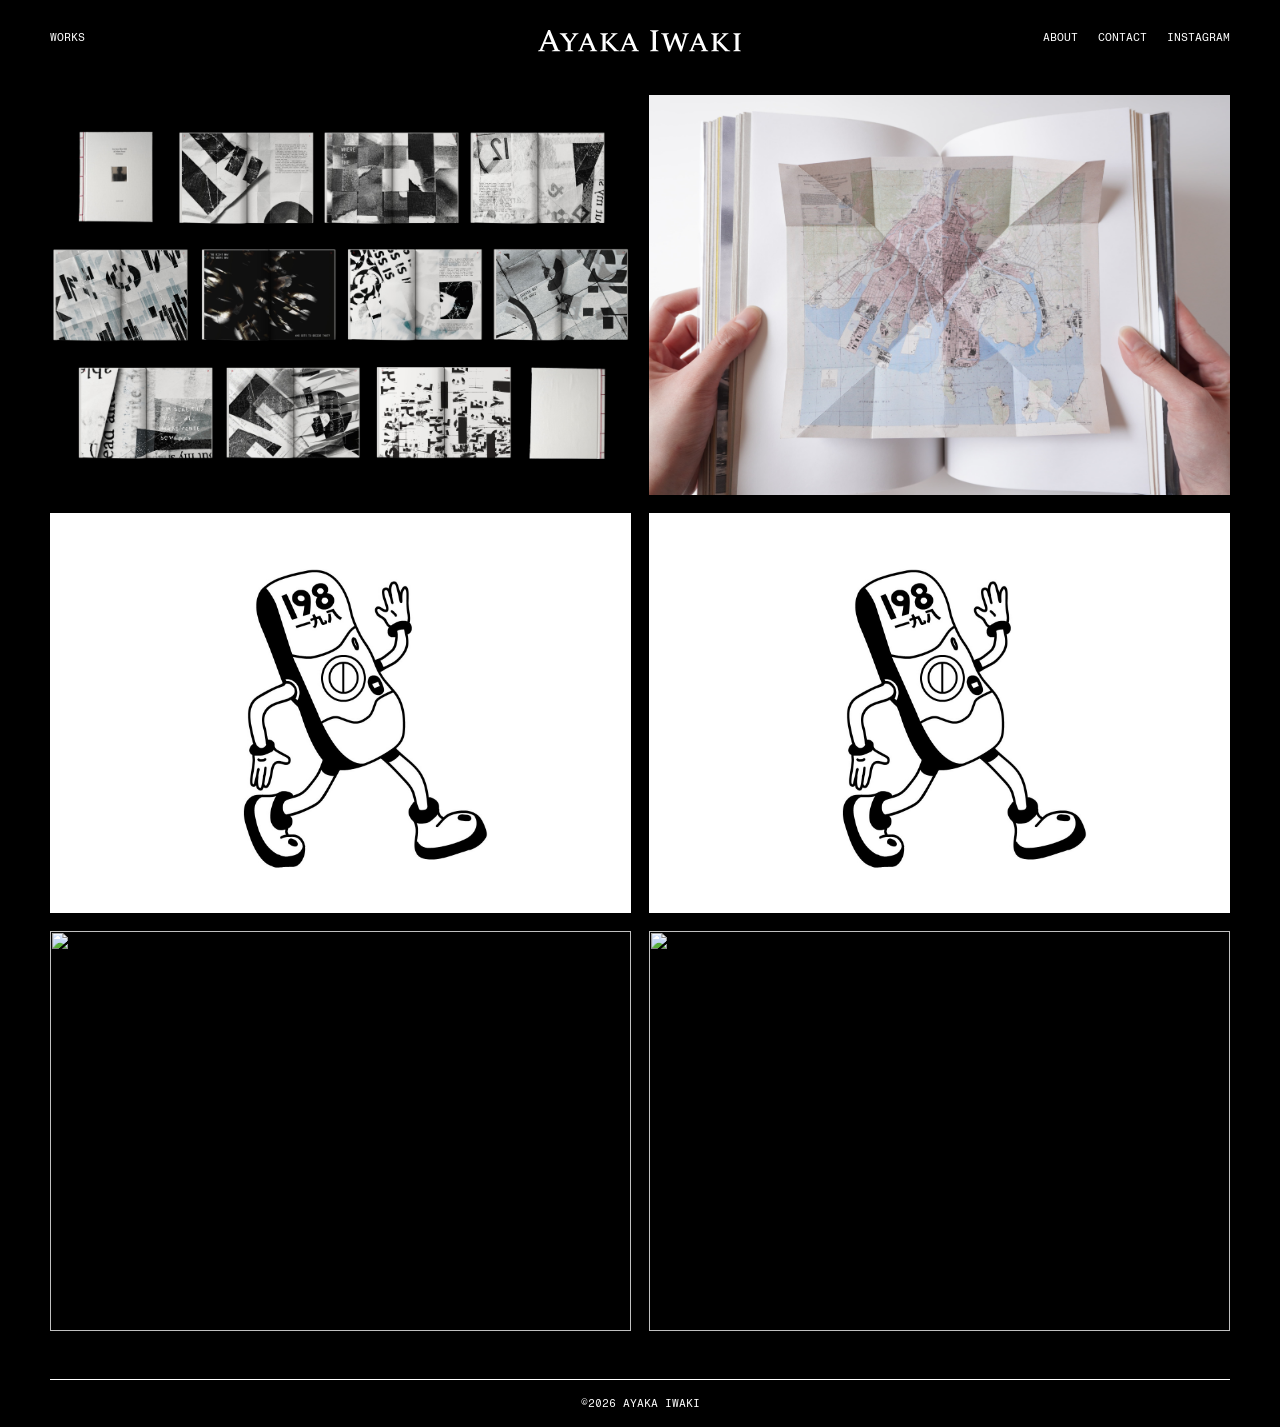
==== html/index.html @ 37a89077 "feb 1 created repository" ====
<!DOCTYPE html>
<html lang="en">
<head>
    <meta charset="UTF-8">
    <meta name="viewport" content="width=device-width>, initial-scale=1.0">
    <title>Homepage</title>
    <link rel="stylesheet" href="../myCSS/styles.css">
    <script src="script.js" defer></script>

    <!-- ☀️ GOOGLE FONTS ☀️ -->
     <link rel="preconnect" href="https://fonts.googleapis.com">
    <link rel="preconnect" href="https://fonts.gstatic.com" crossorigin>
    <link href="https://fonts.googleapis.com/css2?family=Fragment+Mono:ital@0;1&family
    =Geist+Mono:wght@100..900&family=Inter:ital,opsz,wght@0,14..32,100..900;1,14..32,100..900&display=swap" rel="stylesheet">
    <link rel="preconnect" href="https://fonts.googleapis.com">
    <link rel="preconnect" href="https://fonts.gstatic.com" crossorigin>
    <link href="https://fonts.googleapis.com/css2?family=Noto+Serif+JP:wght@200..900&display=swap" rel="stylesheet">

</head>


<body>

    <!--Desktop Navigation-->
  <nav class="nav">
    <div class="navcontainer">
        <a href="../html/Project1.html" class="works">WORKS</a>
    <a class="icon">
        <img src="../images/Ayaka Iwaki.svg" alt="Portfolio Icon">
    </a>
    <div class="navright">
        <a href="../html/about.html">ABOUT</a>
        <a>CONTACT</a>
        <a>INSTAGRAM</a>
    </div>

    <!--burger button-->
    <button class="diamond" id="open-sidebar-button" onclick="openSidebar()">
        <img class="spinn" src="../images/diamond.svg">
    </button>

    </div>
  </nav>


  <div class="space">
  </div>



  <!--Mobile Navigation-->
  <div id="navbar" class="navi">

    <button id="close-sidebar-button" onclick="closeSidebar()">
                <img class="close" src="../images/icons/Close.svg">
    </button>
    
    <ul class="burgercontainer">
        <li class="burgertext">
            <a href="../html/index.html">
                WORK
            </a>
        </li>
        <li class="burgertext">
            <a href="../html/about.html">
                ABOUT
            </a>
        </li>

        <li class="burgertext">
            <a>
                CONTACT
            </a>
        </li>

        <div class="socialcontainer">
                <a href="https://www.instagram.com/ayakaiwaki5/?hl=en">
                <img class="iconsvg" src="../images/icons/Instagram.svg">
                </a>
                <a href="https://www.linkedin.com/in/ayaka-iwaki-6b40132b3/">
                <img class="iconsvg" src="../images/icons/Linkeden.svg">
                </a>
        </div>
    </ul>
  </div>




  <!--Grid-->
    <div class="grid">


        <div class="gridcontent">
            <a class="gridlink"  href="../html/Designprocess.html">
            <div class="imgcontainer">
                <img src="../images/Design Process/DP0.jpg">
            </div>
            <p class="projectname">Design Process Book</p>
            </a>
        </div>


        <div class="gridcontent">
            <a class="gridlink" href="../html/Type2book.html">
            <div class="imgcontainer">
                <img src="../images/Type2book/T2.jpg">
            </div>
            <p class="projectname">Type2 Book</p>
            </a>
        </div>
        
        <div class="gridcontent">
            <a class="gridlink" href="../html/198.html">
            <div class="imgcontainer">
                <img src="../images/198test.jpg">
            </div>
            <p class="projectname">Motion Graphics</p>
            </a>
        </div>

        <div class="gridcontent">
            <a class="gridlink" href="../html/9PM.html">
            <div class="imgcontainer">
                <img src="../images/198test.jpg">
            </div>
            <p class="projectname">9PM Identity Project</p>
            </a>
        </div>



        
        <div class="gridcontent">
            <div class="imgcontainer">
                <img src="..//images/Test images/Screenshot 2025-12-25 at 10.16.23.png">
            </div>
            <p class="projectname">Motion Graphics</p>
        </div>
        <div class="gridcontent">
            <div class="imgcontainer">
                <img src="..//images/Test images/Screenshot 2025-12-25 at 10.16.23.png">
            </div>
            <p class="projectname">Motion Graphics</p>
        </div>
    </div>

    <div class="footer">
    <div class="footerline"></div>
    ©2026 AYAKA IWAKI
</div>


    
    
</body>
</html>
---- myCSS/styles.css ----
/*  "Fragment Mono", monospace "Roboto Flex", sans-serif; "Noto Serif JP", serif; */

* {
    scroll-behavior: smooth;
    box-sizing: border-box;
    margin: 0;
    padding: 0;
}

body {
    background-color: black;
    margin: 0%;
    color: white;
    min-height: 100vh;
}

/* ⭐️⭐️⭐️⭐️⭐️⭐️⭐️ HOME PAGE ⭐️⭐️⭐️⭐️⭐️⭐️⭐️ */
/*  Navigation */

.nav {
    /* 
    background-color: rgba(0, 0, 0, 0.2);
    backdrop-filter: blur(20px);
    */
    position: fixed;
    width: 100%;
    z-index: 2;
}

.navcontainer {
    display: grid;
    grid-template-columns: 1fr 1fr 1fr;
    justify-content: space-between;
    font-family: "Fragment Mono", monospace;
    font-size: 0.7rem;
    padding-top: 30px;
    padding-bottom: 25px;
    padding-left: 50px;
    padding-right: 50px;
}

.iconnav {
    width: 15px;
}

@media (max-width: 700px){
    .navcontainer {
    display: grid;
    grid-template-columns: 1fr 1fr;
    justify-content: space-between;
    font-family: "Fragment Mono", monospace;
    font-size: 0.7rem;
    padding-top: 22px;
    padding-bottom: 22px;
    padding-left: 30px;
    padding-right: 30px;
}
}

.nav a {
    padding: 0;
    margin: 0;
    text-decoration: none;
    color: white;
}

@media (max-width: 700px) {
    .works {
        display: none;
    }
}

.icon {
    text-align: center;
}

@media (max-width: 700px){
    .icon {
        text-align: left;
    }
}

@media (max-width: 700px){
    .icon img {
        width: 9rem;
        height: auto;
    }
}

.navright {
    display: flex;
    justify-content: right;
    column-gap: 20px;
}

@media (max-width: 700px) {
    .navright {
        display: none;
    }
}

/**/

.diamond {
    text-align: right;
}

.spinn {
    animation: spin 3s linear infinite;
}

@keyframes spin {
    from {
        transform: rotate(0deg);
    }
    to{
        transform: rotate(360deg);

    }
}

@media (min-width: 700px) {
    .diamond {
        display: none;
    }
    .spinn {
    animation: spin 3s linear infinite;
}
}


/* Space between navigation and content */
.space {
    height: 95px;
}

@media (max-width: 700px){
    .space {
        height: 70px;
    }
}


/*  Pop up navigation */

button {
    all:unset
}



@media (min-width:700px){
    .navi{
        display: none;
    }
}


@media (max-width: 700px){
    .navi {
        position: fixed;
        background-color: rgba(0, 0, 0, 0.507);
        backdrop-filter: blur(9px);
        top: 0;
        right: -100%;
        height: 100vh;
        width: 100%;
        transition: right 1s cubic-bezier(.78,-0.01,.46,1.01);
        z-index: 99;
        padding-left: 30px;
        padding-right: 30px;
        padding-top: 22px;
    }
    
    .navi.show {
        right: 0;
    }

    .burgertext {
        font-family: "Fragment Mono", monospace;
        font-size: 1.5rem;
        color: white;

    }

    .burgertext a {
        text-decoration: none;
        color: white;
    }

    .navi ul {
        height: 100%;
        list-style: none;
        display: flex;
        flex-direction: column;
        align-items: center;
        padding: 40%;
        gap: 40px;
    }

}

.socialcontainer {
    display: grid;
    grid-template-columns: 1fr 1fr;
    gap: 30px;
    margin-top: 50px;
}

.iconsvg {
    width: 30px;
}

.close {
    width: 20px;
}





/* Grid Below */

.grid {
    display: grid;
    grid-template-columns: 1fr 1fr;
    gap: 18px;
    padding-left: 50px;
    padding-right: 50px;
    margin-bottom: 3rem;
}

.gridlink {
    text-decoration: none;
    color: white;
    
}


@media (max-width: 700px){
    .grid {
        padding-left: 30px;
        padding-right: 30px;
        grid-template-columns: 1fr;
    }
}


.gridcontent {
    font-family: "Roboto Flex", sans-serif;
    font-weight: lighter;
    font-size: 0.9rem;
}

.gridcontent:hover {
    background-color: black;
}

.projectname {
    margin-top: 10px;
}

@media (min-width: 700px) {
    .projectname {
        display: none;
    }
}




@media (max-width: 700px){
    .grid {
        font-size: 0.8rem;
    }
}

.imgcontainer {
    width: 100%;
    height: 400px;
}




@media (max-width: 700px){
    .imgcontainer {
        height: 210px;
    }
}

.imgcontainer img{
    width: 100%;
    height: 100%;
    object-fit: cover;
}

.gridcontent:hover img {
    opacity: 25%;
    transition: 0.5s;
}

.hide {
    display: none;
    z-index: 2;
}

.gridcontent + .hide {
    display: block;
    color: red;
}














/* ⭐️⭐️⭐️⭐️⭐️⭐️⭐️ Project PAGE ⭐️⭐️⭐️⭐️⭐️⭐️⭐️ */

/*Project Section*/
.project1grid {
    display: grid;
    grid-template-columns: 1fr;
    padding-left: 50px;
    padding-right: 50px;
    gap: 1.5rem;
    margin-bottom: 5rem;
}

@media (max-width: 700px){
    .project1grid {
        padding-left: 30px;
        padding-right: 30px;
    }
}

.norestriction {
    width: 100%;
    height: auto;
}

.norestriction img {
    max-width: 100%;
    min-width: 0;
}


.twoimages {
    display: grid;
    grid-template-columns: 1fr 1fr;
}

.twoimages video {
   max-width: 100%;
   min-width: 0;
}

.singlevid {
    display: grid;
    grid-template-columns: 1fr;
}

.singlevid video {
    max-width: 100%;
    min-width: 0;
}

.projectimgcontainer {
    width: 100%;
    height: 740px;
}

@media (max-width: 700px){
    .projectimgcontainer {
        height: 210px;
    }
}

.projectimgcontainer img {
    width: 100%;
    height: 100%;
    object-fit: cover;
    margin: 0;
}

.projectimgcontainer video {
    width: 100%;
    height: 100%;
    object-fit: cover;
}



.descriptiongrid {
    display: grid;
    grid-template-columns: 2fr 1fr;
    margin-bottom: 6rem;
    gap: 0;
}

@media (max-width: 700px){
    .descriptiongrid {
        grid-template-columns: 1fr;
    }
}

.category {
    font-family: "Roboto Flex", sans-serif;
    font-weight: 200;
    color: rgba(255, 255, 255, 0.363);
    margin-top: 1.2rem;
    font-size: 1rem;
}

.paragraph {
    font-family: "Roboto Flex", sans-serif;
    font-weight: 300;
    line-height: 1.8;
    font-size: 0.9rem;
    margin: 0%;
    padding: 0%;
    
}



.descriptiongrid h2 {
    font-family: "Roboto Flex", sans-serif;
    font-weight: 500;
    padding: 0%;
    line-height: 0;
    margin: 0;
    font-size: 1.5rem;
}

.line {
    height: 1px;
    width: auto;
    background-color: white;
    margin-top: 2rem;
    margin-bottom: 2.5rem;
}

/*Process Section*/

.process {
    padding-left: 50px;
    padding-right: 50px;
}

.processhead {
    font-family: "Roboto Flex", sans-serif;
    font-size: 1.5rem;
    font-weight: 500;
}

.processline {
    height: 1px;
    width: auto;
    background-color: white;
    margin-top: 2rem;
    
}

.processgrid {
    display: grid;
    grid-template-columns: 1fr 1fr;
    margin-bottom: 3rem;
    gap: 1rem;
}

.processimgcontainer {
    width: 100%;
    height: 400px;
}

.processimgcontainer img {
    height: 100%;
    width: 100%;
    object-fit: cover;
}









/* ⭐️⭐️⭐️⭐️⭐️⭐️⭐️ ABOUT PAGE ⭐️⭐️⭐️⭐️⭐️⭐️⭐️ */
.aboutgrid {
    display: grid;
    grid-template-columns: 1fr 1fr;
    padding-left: 14rem;
    padding-right: 14rem;
    margin-top: 50px;
    margin-bottom: 5rem;
    gap: 2rem;
    justify-items: center;
}

@media (max-width: 1200px){
    .aboutgrid {
        padding-left: 7rem;
        padding-right: 7rem;
    }
    

}

@media (max-width: 700px){
    .aboutgrid {
        grid-template-columns: 1fr;
        padding-left: 30px;
        padding-right: 30px;
        margin-top: 0;
        gap: 0;
    }

    .abouttextcontainer {
        padding-top: 1.2rem;
    }
}

.aboutimg {
    width: 70%;
}

@media (max-width: 700px){
    .aboutimg {
        width: 100%;
        padding: 2rem;
    }
}

.aboutimg img {
    width: 100%;
    height: 100%;
    object-fit: cover;
}

.aboutline {
    background-color: white;
    height: 1px;
    margin-bottom: 20px;
}

.abouttext {
    padding-bottom: 2rem;
}

.abouttext a {
    color: white;
}


.abouttext ul {
    list-style-type: none;
    padding-left: 0;
}

.abouttext li {
    padding-bottom: 0.8rem;
    font-family: "Roboto Flex", sans-serif;
    font-size: 0.9rem;
    font-weight: 100;
}

.abouttext h3 {
    font-family: "Roboto Flex", sans-serif;
    font-weight: 200;
    font-size: 1rem;
    padding-bottom: 10px;
    margin: 0;
}

.abouteng {
    font-family: "Roboto Flex", sans-serif;
    font-weight: 100;
    font-size: 0.9rem;
    line-height: 1.5rem;
}

.aboutjp {
    font-family: "Noto Serif JP", serif;;
    font-weight: 200;
    font-size: 0.9rem;
    line-height: 1.7rem;
    margin-top: 5px;
}


.subcategory {
    margin-top: 8px;
    color: rgb(130, 130, 130);
}


.footer {
    height: 3rem;
    text-align: center;
    padding-left: 50px;
    padding-right: 50px;
    padding-bottom: 1rem;
    font-family: "Fragment Mono", monospace;
    font-size: 0.7rem;
}


@media (max-width: 700px){
    .footer {
        padding-left: 30px;
        padding-right: 30px;
    }
}


.footerline {
    height: 1px;
    background-color: white;
    margin-bottom: 1rem;
}
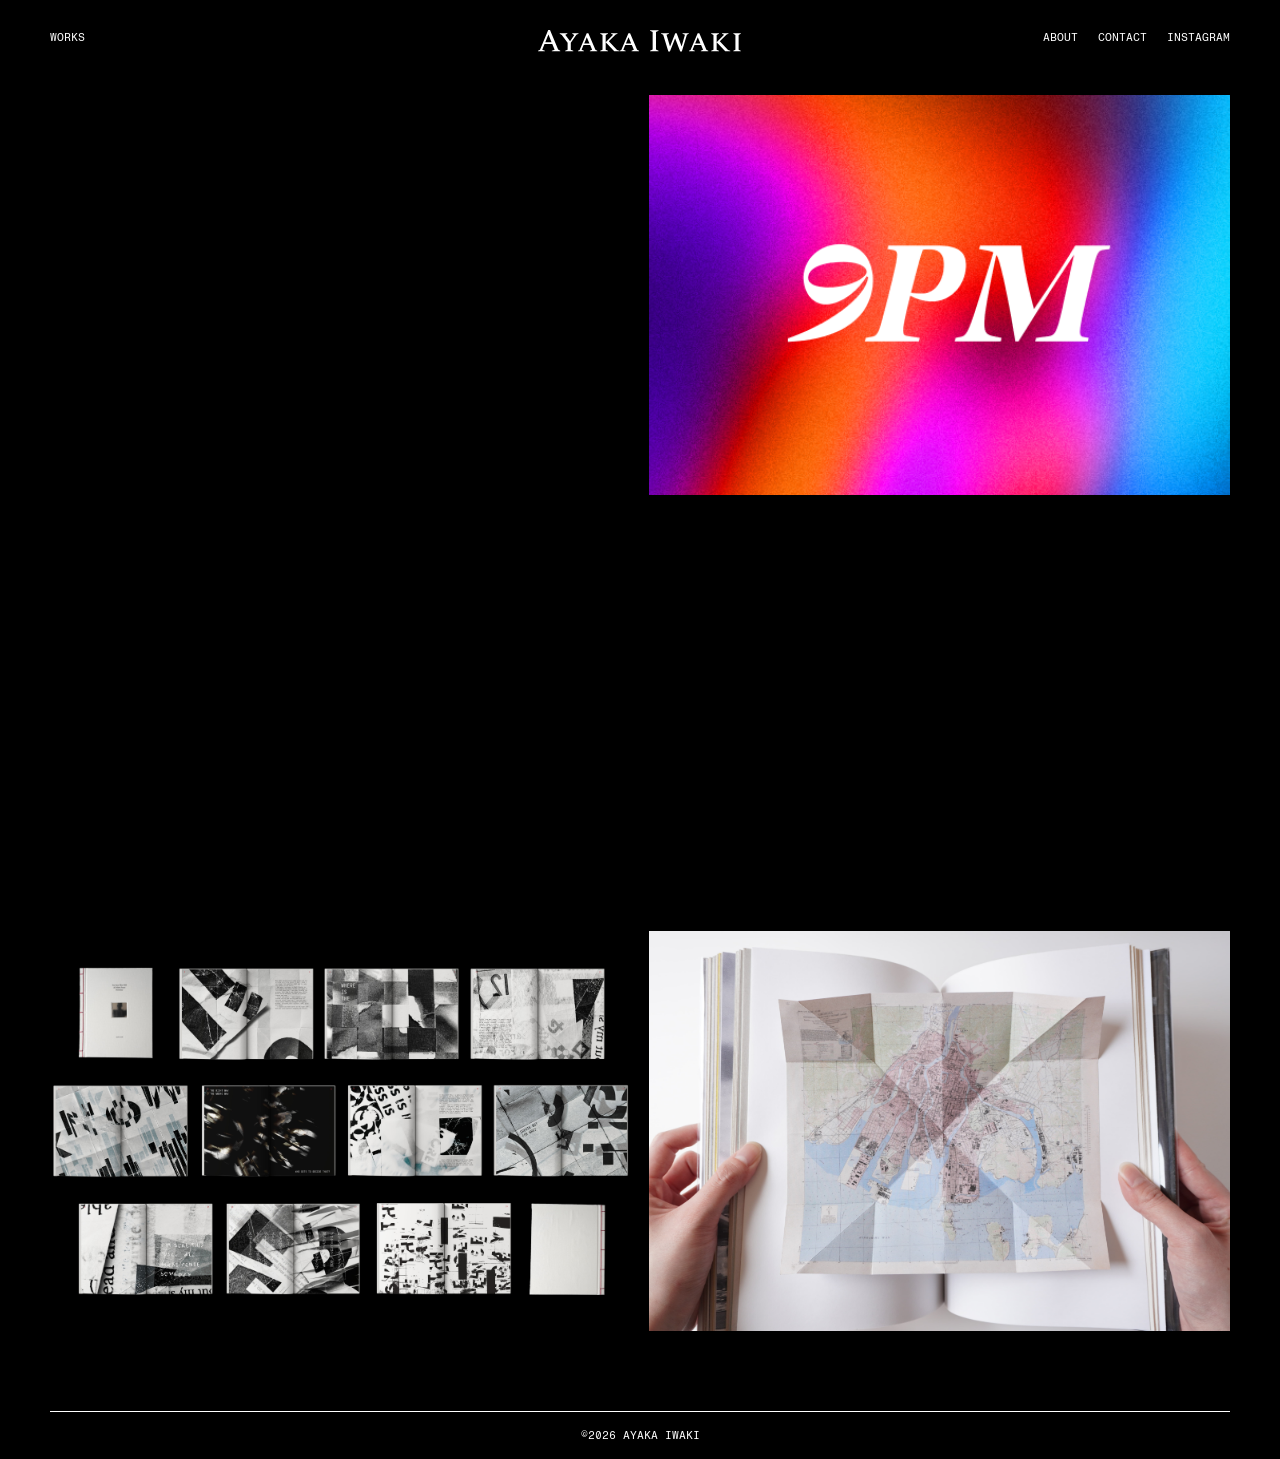
==== commit 4c98da48: "feb 28" ====
--- a/html/index.html
+++ b/html/index.html
@@ -90,6 +90,54 @@
   <!--Grid-->
     <div class="grid">
 
+        <div class="gridcontent">
+            <a class="gridlink" href="../html/198.html">
+            <div class="imgcontainer">
+                <video autoplay muted loop>
+            <source src="../images/198/logo white.mp4">
+        </video>
+            </div>
+            <p class="projectname">198 Logo Animation</p>
+            </a>
+        </div>
+
+
+
+        <div class="gridcontent">
+            <a class="gridlink" href="../html/9PM.html">
+            <div class="imgcontainer">
+                <img src="../images/9PM/Test_thumbnail.png">
+                <p class="hovertitle">9PM Identity Project</p>
+            </div>
+            <p class="projectname">9PM Identity Project</p>
+
+            </a>
+        </div>
+
+
+
+        
+        <div class="gridcontent">
+            <a class="gridlink" href="../html/ABC_of_motiondesign.html">
+            <div class="imgcontainer">
+                <video autoplay muted loop>
+            <source src="../images/ABC/ABC_Thumbnail.mp4">
+        </video>
+            </div>
+            <p class="projectname">ABC</p>
+            </a>
+        </div>
+
+
+        <div class="gridcontent">
+            <a class="gridlink"  href="../html/TitleSequence.html">
+            <div class="imgcontainer">
+                <video autoplay muted loop>
+            <source src="../images/Title Sequence/Title_Thumbnail.mp4">
+            </div>
+            <p class="projectname">Title Sequence</p>
+            </a>
+        </div>
 
         <div class="gridcontent">
             <a class="gridlink"  href="../html/Designprocess.html">
@@ -100,7 +148,6 @@
             </a>
         </div>
 
-
         <div class="gridcontent">
             <a class="gridlink" href="../html/Type2book.html">
             <div class="imgcontainer">
@@ -109,40 +156,7 @@
             <p class="projectname">Type2 Book</p>
             </a>
         </div>
-        
-        <div class="gridcontent">
-            <a class="gridlink" href="../html/198.html">
-            <div class="imgcontainer">
-                <img src="../images/198test.jpg">
-            </div>
-            <p class="projectname">Motion Graphics</p>
-            </a>
-        </div>
 
-        <div class="gridcontent">
-            <a class="gridlink" href="../html/9PM.html">
-            <div class="imgcontainer">
-                <img src="../images/198test.jpg">
-            </div>
-            <p class="projectname">9PM Identity Project</p>
-            </a>
-        </div>
-
-
-
-        
-        <div class="gridcontent">
-            <div class="imgcontainer">
-                <img src="..//images/Test images/Screenshot 2025-12-25 at 10.16.23.png">
-            </div>
-            <p class="projectname">Motion Graphics</p>
-        </div>
-        <div class="gridcontent">
-            <div class="imgcontainer">
-                <img src="..//images/Test images/Screenshot 2025-12-25 at 10.16.23.png">
-            </div>
-            <p class="projectname">Motion Graphics</p>
-        </div>
     </div>
 
     <div class="footer">
--- a/myCSS/styles.css
+++ b/myCSS/styles.css
@@ -278,8 +278,17 @@
 .imgcontainer {
     width: 100%;
     height: 400px;
-}
-
+    position: relative;
+}
+
+/* The title that appears when hovered */
+.hovertitle {
+    position: absolute;
+    bottom: 15px;
+    left: 16px;
+    opacity: 0;
+    font-size: 1.5rem;
+}
 
 
 
@@ -295,10 +304,24 @@
     object-fit: cover;
 }
 
-.gridcontent:hover img {
+.imgcontainer video {
+    width: 100%;
+    height: 100%;
+    object-fit: cover;
+}
+
+.imgcontainer:hover .hovertitle {
+    opacity: 1;
+}
+
+.imgcontainer:hover img {
     opacity: 25%;
-    transition: 0.5s;
-}
+    transition: 0.3s ease;
+}
+
+
+
+
 
 .hide {
     display: none;
@@ -309,6 +332,7 @@
     display: block;
     color: red;
 }
+
 
 
 
@@ -460,6 +484,8 @@
     font-family: "Roboto Flex", sans-serif;
     font-size: 1.5rem;
     font-weight: 500;
+    padding-top: 1rem;
+    padding-bottom: 1rem;
 }
 
 .processline {
@@ -487,6 +513,8 @@
     width: 100%;
     object-fit: cover;
 }
+
+
 
 
 
@@ -628,5 +656,6 @@
     height: 1px;
     background-color: white;
     margin-bottom: 1rem;
-}
-
+    margin-top: 5rem;
+}
+
